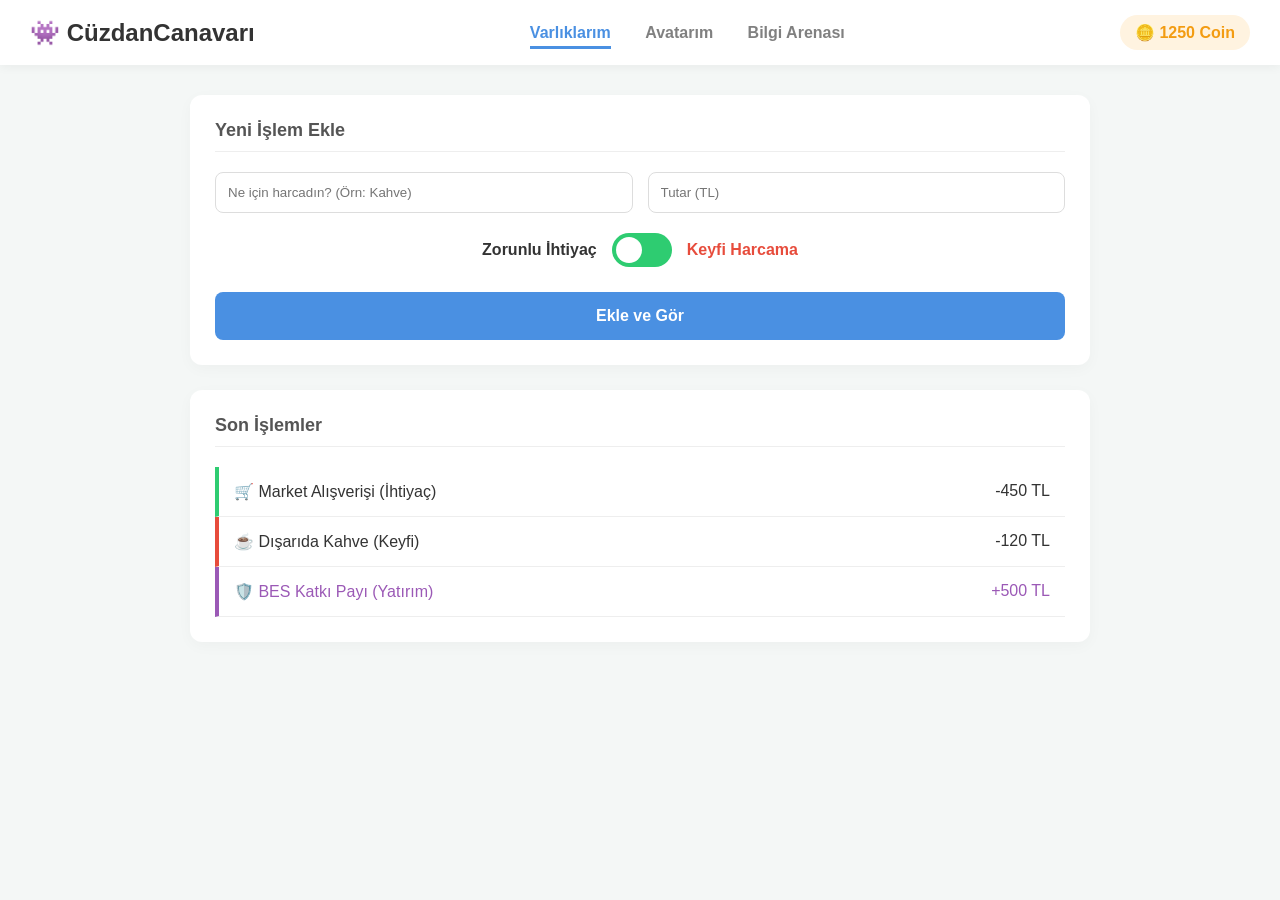
==== index.html @ 01eedb32 "First commit" ====
<!DOCTYPE html>
<html lang="tr">
<head>
    <meta charset="UTF-8">
    <meta name="viewport" content="width=device-width, initial-scale=1.0">
    <title>CüzdanCanavarı - Varlıklarım</title>
    <link rel="stylesheet" href="style.css">
</head>
<body>

    <header class="navbar">
        <div class="logo">👾 CüzdanCanavarı</div>
        <nav>
            <a href="index.html" class="active">Varlıklarım</a>
            <a href="avatar.html">Avatarım</a>
            <a href="#">Bilgi Arenası</a>
        </nav>
        <div class="coin-display">🪙 <span id="user-coins">1250</span> Coin</div>
    </header>

    <main class="container">
        
        <section class="card add-transaction">
            <h2>Yeni İşlem Ekle</h2>
            <form id="transaction-form">
                <div class="form-group">
                    <input type="text" placeholder="Ne için harcadın? (Örn: Kahve)" required id="trans-desc">
                    <input type="number" placeholder="Tutar (TL)" required id="trans-amount">
                </div>
                
                <div class="toggle-container">
                    <span>Zorunlu İhtiyaç</span>
                    <label class="switch">
                        <input type="checkbox" id="type-toggle">
                        <span class="slider round"></span>
                    </label>
                    <span class="highlight-red">Keyfi Harcama</span>
                </div>

                <button type="submit" class="btn-primary">Ekle ve Gör</button>
            </form>
            <div id="feedback-message" class="hidden-feedback"></div>
        </section>

        <section class="card transaction-list">
            <h2>Son İşlemler</h2>
            <ul id="history-list">
                <li class="list-item needs-item">
                    <span>🛒 Market Alışverişi (İhtiyaç)</span>
                    <span>-450 TL</span>
                </li>
                <li class="list-item wants-item">
                    <span>☕ Dışarıda Kahve (Keyfi)</span>
                    <span>-120 TL</span>
                </li>
                <li class="list-item invest-item">
                    <span>🛡️ BES Katkı Payı (Yatırım)</span>
                    <span>+500 TL</span>
                </li>
            </ul>
        </section>
    </main>

</body>
</html>
---- style.css ----
/* Genel Ayarlar ve Renk Paleti */
:root {
    --bg-color: #f4f7f6;
    --card-bg: #ffffff;
    --primary-color: #4a90e2;
    --needs-color: #2ecc71; /* Yeşil - İhtiyaç */
    --wants-color: #e74c3c; /* Kırmızı - Keyfi */
    --invest-color: #9b59b6; /* Mor - Yatırım/BES */
    --text-color: #333333;
    --coin-color: #f39c12;
}

body {
    font-family: 'Segoe UI', Tahoma, Geneva, Verdana, sans-serif;
    background-color: var(--bg-color);
    color: var(--text-color);
    margin: 0; padding: 0;
}

/* Navigasyon */
.navbar {
    background-color: var(--card-bg);
    padding: 15px 30px;
    display: flex; justify-content: space-between; align-items: center;
    box-shadow: 0 2px 10px rgba(0,0,0,0.05);
    position: sticky; top: 0; z-index: 100;
}
.logo { font-size: 24px; font-weight: bold; }
nav a { text-decoration: none; color: gray; margin: 0 15px; font-weight: 600; padding-bottom: 5px;}
nav a.active { color: var(--primary-color); border-bottom: 3px solid var(--primary-color); }
.coin-display { font-weight: bold; color: var(--coin-color); background: #fff3e0; padding: 8px 15px; border-radius: 20px; }

/* Ana Konteyner ve Kart Yapısı */
.container { max-width: 900px; margin: 30px auto; padding: 0 20px; }
.card { background: var(--card-bg); border-radius: 12px; padding: 25px; margin-bottom: 25px; box-shadow: 0 4px 15px rgba(0,0,0,0.03); }
h2 { margin-top: 0; font-size: 18px; color: #555; border-bottom: 1px solid #eee; padding-bottom: 10px; margin-bottom: 20px;}

/* --- index.html (Varlıklarım) Stilleri --- */
.form-group { display: flex; gap: 15px; margin-bottom: 20px; }
input[type="text"], input[type="number"] { flex: 1; padding: 12px; border: 1px solid #ddd; border-radius: 8px; }

.toggle-container { display: flex; align-items: center; justify-content: center; gap: 15px; margin-bottom: 25px; font-weight: bold; }
.switch { position: relative; display: inline-block; width: 60px; height: 34px; }
.switch input { opacity: 0; width: 0; height: 0; }
.slider { position: absolute; cursor: pointer; top: 0; left: 0; right: 0; bottom: 0; background-color: var(--needs-color); transition: .4s; border-radius: 34px;}
.slider:before { position: absolute; content: ""; height: 26px; width: 26px; left: 4px; bottom: 4px; background-color: white; transition: .4s; border-radius: 50%;}
input:checked + .slider { background-color: var(--wants-color); }
input:checked + .slider:before { transform: translateX(26px); }
.highlight-red { color: var(--wants-color); }

.btn-primary { width: 100%; padding: 15px; background-color: var(--primary-color); color: white; border: none; border-radius: 8px; font-size: 16px; font-weight: bold; cursor: pointer; transition: 0.3s;}
.btn-primary:hover { background-color: #357abd; }

ul { list-style: none; padding: 0; margin: 0; }
.list-item { display: flex; justify-content: space-between; padding: 15px; border-bottom: 1px solid #eee; font-weight: 500;}
.needs-item { border-left: 4px solid var(--needs-color); }
.wants-item { border-left: 4px solid var(--wants-color); }
.invest-item { border-left: 4px solid var(--invest-color); color: var(--invest-color);}

/* --- avatar.html (Profil) Stilleri --- */
.avatar-page-layout { display: flex; gap: 30px; align-items: flex-start;}
.avatar-preview-container { flex: 1; position: sticky; top: 90px; }
.avatar-shop-container { flex: 2; }

/* Avatar Görselleştirme */
.avatar-visual { 
    background-color: #eee; height: 300px; border-radius: 8px; 
    position: relative; overflow: hidden; margin-bottom: 15px;
    display: flex; justify-content: center; align-items: center;
}
.avatar-layer { position: absolute; max-height: 90%; transition: 0.3s; }
.avatar-layer.body { z-index: 1; }
/* Gerçek PNG'ler için z-index ayarları: hair: 3, shirt: 2 vb. */

.avatar-stats { display: flex; justify-content: space-around; font-weight: bold; color: #555;}

/* Mağaza ve Sekmeler */
.shop-tabs { display: flex; gap: 10px; margin-bottom: 20px; }
.tab-btn { flex: 1; padding: 10px; border: 1px solid #ddd; background: #f9f9f9; border-radius: 8px; cursor: pointer; font-weight: 600; color: #777;}
.tab-btn.active { background: var(--primary-color); color: white; border-color: var(--primary-color); }

.shop-grid { display: grid; grid-template-columns: repeat(auto-fill, minmax(150px, 1fr)); gap: 15px; }
.shop-item { border: 1px solid #eee; border-radius: 8px; padding: 15px; text-align: center; transition: 0.3s; background: #fff;}
.shop-item:hover { transform: translateY(-3px); box-shadow: 0 5px 10px rgba(0,0,0,0.05); }
.shop-item.owned { background-color: #f9f9f9; opacity: 0.7; }

.item-icon { font-size: 40px; margin-bottom: 10px; }
.item-name { font-size: 14px; font-weight: 600; color: #555; margin-bottom: 10px; min-height: 40px;}
.btn-buy { width: 100%; padding: 8px; background-color: var(--coin-color); color: white; border: none; border-radius: 4px; font-weight: bold; cursor: pointer;}
.btn-buy:disabled { background-color: #bdc3c7; cursor: not-allowed;}
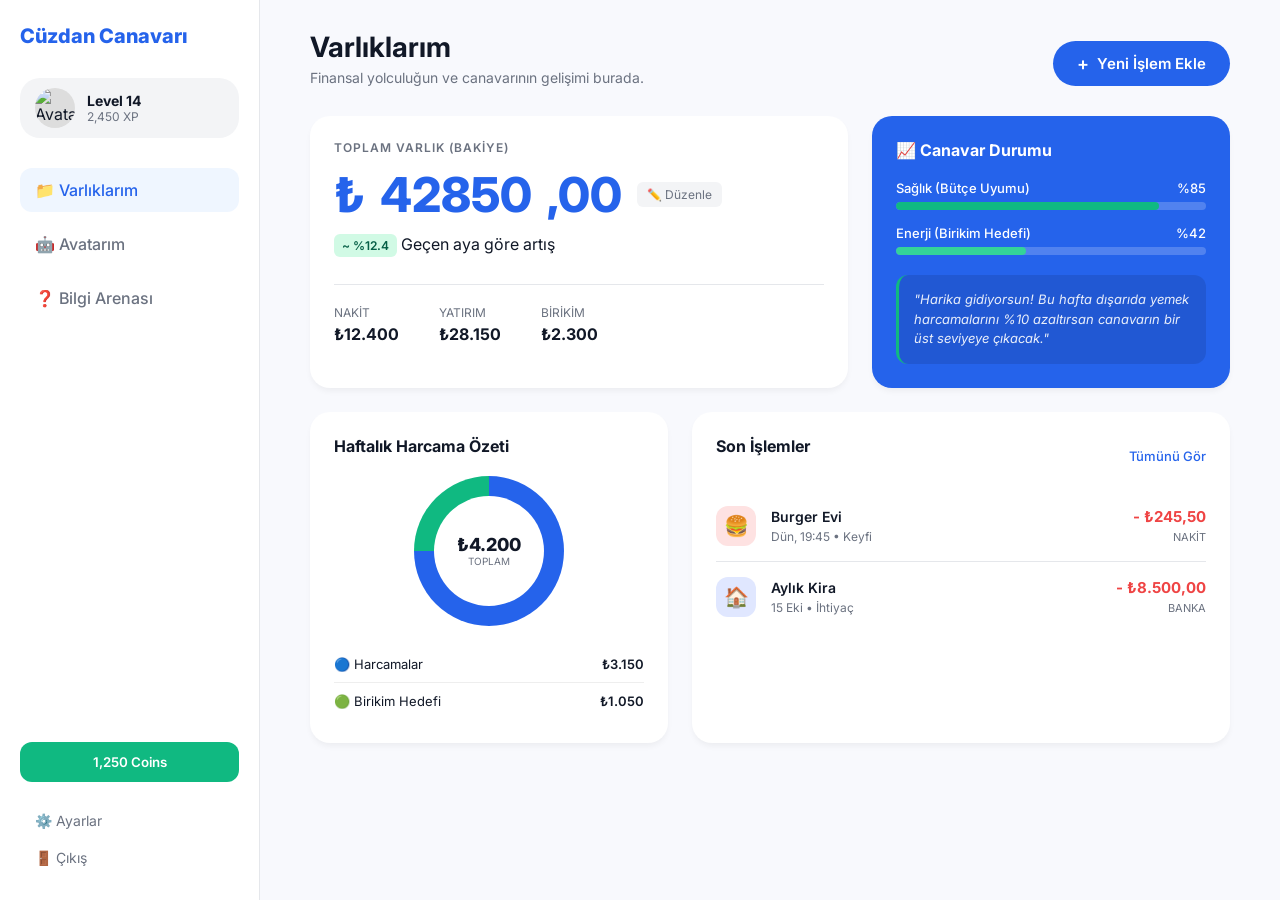
==== commit efe94d66: "quiz html created" ====
--- a/index.html
+++ b/index.html
@@ -3,63 +3,399 @@
 <head>
     <meta charset="UTF-8">
     <meta name="viewport" content="width=device-width, initial-scale=1.0">
-    <title>CüzdanCanavarı - Varlıklarım</title>
-    <link rel="stylesheet" href="style.css">
+    <title>Cüzdan Canavarı - Varlıklarım</title>
+    <link href="https://fonts.googleapis.com/css2?family=Inter:wght@400;500;600;700;800&display=swap" rel="stylesheet">
+    <style>
+        /* GENEL TASARIM AYARLARI */
+        :root {
+            --bg-body: #f8f9fd;
+            --bg-sidebar: #ffffff;
+            --primary-blue: #2563eb;
+            --text-dark: #111827;
+            --text-gray: #6b7280;
+            --text-light: #9ca3af;
+            --danger-red: #ef4444;
+            --success-green: #10b981;
+            --border-color: #e5e7eb;
+        }
+
+        * { margin: 0; padding: 0; box-sizing: border-box; font-family: 'Inter', sans-serif; }
+        body { background-color: var(--bg-body); display: flex; height: 100vh; overflow: hidden; color: var(--text-dark); }
+
+        /* --- SOL MENÜ (SIDEBAR) --- */
+        .sidebar {
+            width: 260px; background: var(--bg-sidebar); border-right: 1px solid var(--border-color);
+            display: flex; flex-direction: column; padding: 24px 20px;
+        }
+        .brand { font-size: 20px; font-weight: 800; color: var(--primary-blue); margin-bottom: 30px; }
+        
+        .user-profile-badge {
+            display: flex; align-items: center; gap: 12px; background: #f3f4f6;
+            padding: 10px 15px; border-radius: 20px; margin-bottom: 30px;
+        }
+        .user-avatar { width: 40px; height: 40px; border-radius: 50%; background: #ddd; object-fit: cover;}
+        .user-info h4 { font-size: 14px; margin:0; }
+        .user-info p { font-size: 12px; color: var(--text-gray); margin:0; }
+
+        .nav-links { list-style: none; flex: 1; }
+        .nav-links li { margin-bottom: 10px; }
+        .nav-links a {
+            display: flex; align-items: center; gap: 12px; text-decoration: none;
+            color: var(--text-gray); font-weight: 500; padding: 12px 15px; border-radius: 12px; transition: 0.2s;
+        }
+        .nav-links a.active { background: #eff6ff; color: var(--primary-blue); }
+        .nav-links a:hover:not(.active) { background: #f9fafb; color: var(--text-dark); }
+
+        .coins-btn {
+            background: #10b981; color: white; border: none; padding: 12px; border-radius: 12px;
+            font-weight: 600; width: 100%; margin-bottom: 20px; cursor: pointer;
+        }
+        .bottom-links a { display: block; color: var(--text-gray); text-decoration: none; padding: 10px 15px; font-size: 14px;}
+
+        /* --- ANA İÇERİK (DASHBOARD) --- */
+        .main-content { flex: 1; padding: 30px 50px; overflow-y: auto; }
+        
+        .header { display: flex; justify-content: space-between; align-items: flex-end; margin-bottom: 30px; }
+        .page-title h1 { font-size: 28px; font-weight: 700; margin-bottom: 5px; }
+        .page-title p { color: var(--text-gray); font-size: 14px; }
+        .btn-add {
+            background: var(--primary-blue); color: white; border: none; padding: 12px 24px;
+            border-radius: 24px; font-weight: 600; cursor: pointer; display: flex; align-items: center; gap: 8px; font-size: 15px;
+        }
+
+        /* GRID YERLEŞİMİ (Kartlar) */
+        .dashboard-grid {
+            display: grid; grid-template-columns: 1.5fr 1fr; gap: 24px;
+        }
+        .card { background: white; border-radius: 20px; padding: 24px; box-shadow: 0 4px 6px -1px rgba(0,0,0,0.05); }
+
+        /* Toplam Varlık Kartı */
+        .balance-card { position: relative; overflow: hidden;}
+        .balance-title { font-size: 12px; font-weight: 600; color: var(--text-gray); text-transform: uppercase; letter-spacing: 1px;}
+        .balance-amount { font-size: 48px; font-weight: 800; color: var(--primary-blue); margin: 10px 0; display: flex; align-items: center; gap: 15px;}
+        .badge-green { background: #d1fae5; color: #065f46; padding: 4px 8px; border-radius: 6px; font-size: 12px; font-weight: 600;}
+        .balance-footer { display: flex; gap: 40px; margin-top: 30px; border-top: 1px solid var(--border-color); padding-top: 20px;}
+        .stat-box p { font-size: 12px; color: var(--text-gray); margin-bottom: 4px;}
+        .stat-box h4 { font-size: 16px; font-weight: 700;}
+        .btn-edit-balance { font-size: 12px; cursor: pointer; background: #f3f4f6; border:none; padding: 5px 10px; border-radius: 6px; color: var(--text-gray);}
+
+        /* Canavar Durumu Kartı (Mavi Kart) */
+        .monster-card { background: var(--primary-blue); color: white; border-radius: 20px; padding: 24px; position: relative; overflow: hidden;}
+        .monster-card h3 { font-size: 16px; margin-bottom: 20px; display: flex; align-items: center; gap: 8px;}
+        .progress-group { margin-bottom: 15px; }
+        .progress-header { display: flex; justify-content: space-between; font-size: 13px; margin-bottom: 6px; font-weight: 500;}
+        .progress-bar-bg { background: rgba(255,255,255,0.2); height: 8px; border-radius: 4px; overflow: hidden; }
+        .progress-bar-fill { background: #10b981; height: 100%; border-radius: 4px;}
+        .nudge-message { font-size: 13px; font-style: italic; color: rgba(255,255,255,0.9); margin-top: 20px; line-height: 1.5; background: rgba(0,0,0,0.1); padding: 15px; border-radius: 12px; border-left: 3px solid #10b981;}
+
+        /* Alt Grid */
+        .dashboard-grid-bottom { display: grid; grid-template-columns: 1fr 1.5fr; gap: 24px; margin-top: 24px;}
+        
+        /* Grafik Kartı */
+        .chart-card { text-align: center; }
+        .donut-chart {
+            width: 150px; height: 150px; border-radius: 50%; margin: 20px auto;
+            background: conic-gradient(var(--primary-blue) 0% 75%, #10b981 75% 100%);
+            display: flex; align-items: center; justify-content: center;
+        }
+        .donut-inner { width: 110px; height: 110px; background: white; border-radius: 50%; display: flex; flex-direction: column; align-items: center; justify-content: center;}
+        .donut-inner h4 { font-size: 18px; font-weight: 800;}
+        .donut-inner p { font-size: 10px; color: var(--text-gray);}
+        
+        /* Son İşlemler Listesi */
+        .transactions-card h3 { font-size: 16px; margin-bottom: 20px;}
+        .tx-list { list-style: none; }
+        .tx-item { display: flex; justify-content: space-between; align-items: center; padding: 15px 0; border-bottom: 1px solid var(--border-color);}
+        .tx-item:last-child { border-bottom: none; }
+        .tx-left { display: flex; align-items: center; gap: 15px;}
+        .tx-icon { width: 40px; height: 40px; border-radius: 12px; background: #fef3c7; display: flex; align-items: center; justify-content: center; font-size: 20px;}
+        .tx-info h4 { font-size: 14px; font-weight: 600; margin-bottom: 4px;}
+        .tx-info p { font-size: 12px; color: var(--text-gray);}
+        .tx-amount { font-size: 15px; font-weight: 700; text-align: right;}
+        .tx-amount.negative { color: var(--danger-red); }
+        .tx-amount.positive { color: var(--success-green); }
+        .tx-amount p { font-size: 11px; color: var(--text-gray); font-weight: normal; margin-top: 4px;}
+
+        /* --- MODAL (POP-UP) İŞLEM EKLEME FORMU --- */
+        .modal-overlay {
+            position: fixed; top: 0; left: 0; width: 100%; height: 100%; background: rgba(0,0,0,0.5);
+            display: none; align-items: center; justify-content: center; z-index: 1000;
+        }
+        .modal-content { background: white; padding: 30px; border-radius: 20px; width: 400px; box-shadow: 0 10px 25px rgba(0,0,0,0.1);}
+        .modal-header { display: flex; justify-content: space-between; align-items: center; margin-bottom: 20px;}
+        .modal-header h2 { font-size: 20px;}
+        .close-btn { background: none; border: none; font-size: 24px; cursor: pointer; color: var(--text-gray);}
+        
+        .form-group { margin-bottom: 15px; }
+        .form-group input { width: 100%; padding: 12px; border: 1px solid var(--border-color); border-radius: 10px; font-size: 14px; outline: none;}
+        .form-group input:focus { border-color: var(--primary-blue); }
+        
+        /* Toggle Switch */
+        .toggle-container { display: flex; align-items: center; justify-content: space-between; margin: 25px 0; background: #f9fafb; padding: 15px; border-radius: 12px;}
+        .switch { position: relative; display: inline-block; width: 50px; height: 28px; }
+        .switch input { opacity: 0; width: 0; height: 0; }
+        .slider { position: absolute; cursor: pointer; top: 0; left: 0; right: 0; bottom: 0; background-color: var(--success-green); transition: .4s; border-radius: 34px;}
+        .slider:before { position: absolute; content: ""; height: 20px; width: 20px; left: 4px; bottom: 4px; background-color: white; transition: .4s; border-radius: 50%;}
+        input:checked + .slider { background-color: var(--danger-red); }
+        input:checked + .slider:before { transform: translateX(22px); }
+        
+        .btn-submit { width: 100%; padding: 14px; background: var(--primary-blue); color: white; border: none; border-radius: 10px; font-weight: 600; cursor: pointer; font-size: 15px;}
+    </style>
 </head>
 <body>
 
-    <header class="navbar">
-        <div class="logo">👾 CüzdanCanavarı</div>
-        <nav>
-            <a href="index.html" class="active">Varlıklarım</a>
-            <a href="avatar.html">Avatarım</a>
-            <a href="#">Bilgi Arenası</a>
-        </nav>
-        <div class="coin-display">🪙 <span id="user-coins">1250</span> Coin</div>
-    </header>
-
-    <main class="container">
-        
-        <section class="card add-transaction">
-            <h2>Yeni İşlem Ekle</h2>
+    <aside class="sidebar">
+        <div class="brand">Cüzdan Canavarı</div>
+        
+        <div class="user-profile-badge">
+            <img src="https://robohash.org/cuzdan-canavari.png?set=set4" alt="Avatar" class="user-avatar">
+            <div class="user-info">
+                <h4>Level 14</h4>
+                <p>2,450 XP</p>
+            </div>
+        </div>
+
+        <ul class="nav-links">
+            <li><a href="#" class="active">📁 Varlıklarım</a></li>
+            <li><a href="avatar.html">🤖 Avatarım</a></li>
+            <li><a href="quiz.html">❓ Bilgi Arenası</a></li>
+        </ul>
+
+        <div class="bottom-section">
+            <button class="coins-btn">1,250 Coins</button>
+            <div class="bottom-links">
+                <a href="#">⚙️ Ayarlar</a>
+                <a href="#">🚪 Çıkış</a>
+            </div>
+        </div>
+    </aside>
+
+    <main class="main-content">
+        
+        <div class="header">
+            <div class="page-title">
+                <h1>Varlıklarım</h1>
+                <p>Finansal yolculuğun ve canavarının gelişimi burada.</p>
+            </div>
+            <button class="btn-add" id="openModalBtn">
+                <span style="font-size: 18px;">+</span> Yeni İşlem Ekle
+            </button>
+        </div>
+
+        <div class="dashboard-grid">
+            
+            <div class="card balance-card">
+                <div class="balance-title">TOPLAM VARLIK (BAKİYE)</div>
+                <div class="balance-amount">
+                    ₺<span id="real-balance">42850</span>,00
+                    <button class="btn-edit-balance" onclick="editBalance()">✏️ Düzenle</button>
+                </div>
+                <div><span class="badge-green">~ %12.4</span> Geçen aya göre artış</div>
+                
+                <div class="balance-footer">
+                    <div class="stat-box">
+                        <p>NAKİT</p>
+                        <h4 id="nakit-display">₺12.400</h4>
+                    </div>
+                    <div class="stat-box">
+                        <p>YATIRIM</p>
+                        <h4>₺28.150</h4>
+                    </div>
+                    <div class="stat-box">
+                        <p>BİRİKİM</p>
+                        <h4>₺2.300</h4>
+                    </div>
+                </div>
+            </div>
+
+            <div class="card monster-card">
+                <h3>📈 Canavar Durumu</h3>
+                
+                <div class="progress-group">
+                    <div class="progress-header"><span>Sağlık (Bütçe Uyumu)</span><span>%85</span></div>
+                    <div class="progress-bar-bg"><div class="progress-bar-fill" style="width: 85%;"></div></div>
+                </div>
+                
+                <div class="progress-group">
+                    <div class="progress-header"><span>Enerji (Birikim Hedefi)</span><span>%42</span></div>
+                    <div class="progress-bar-bg"><div class="progress-bar-fill" style="width: 42%; background: #34d399;"></div></div>
+                </div>
+
+                <div class="nudge-message" id="monster-message">
+                    "Harika gidiyorsun! Bu hafta dışarıda yemek harcamalarını %10 azaltırsan canavarın bir üst seviyeye çıkacak."
+                </div>
+            </div>
+        </div>
+
+        <div class="dashboard-grid-bottom">
+            
+            <div class="card chart-card">
+                <h3 style="text-align: left; font-size: 16px; margin-bottom: 10px;">Haftalık Harcama Özeti</h3>
+                <div class="donut-chart">
+                    <div class="donut-inner">
+                        <h4>₺4.200</h4>
+                        <p>TOPLAM</p>
+                    </div>
+                </div>
+                <div style="display: flex; justify-content: space-between; padding: 10px 0; border-bottom: 1px solid #eee;">
+                    <span style="font-size: 13px;">🔵 Harcamalar</span> <span style="font-weight: 600; font-size: 13px;">₺3.150</span>
+                </div>
+                <div style="display: flex; justify-content: space-between; padding: 10px 0;">
+                    <span style="font-size: 13px;">🟢 Birikim Hedefi</span> <span style="font-weight: 600; font-size: 13px;">₺1.050</span>
+                </div>
+            </div>
+
+            <div class="card transactions-card">
+                <div style="display: flex; justify-content: space-between; align-items: center; margin-bottom: 15px;">
+                    <h3>Son İşlemler</h3>
+                    <a href="#" style="font-size: 13px; color: var(--primary-blue); text-decoration: none; font-weight: 500;">Tümünü Gör</a>
+                </div>
+                
+                <ul class="tx-list" id="history-list">
+                    <li class="tx-item">
+                        <div class="tx-left">
+                            <div class="tx-icon" style="background: #fee2e2; color: #ef4444;">🍔</div>
+                            <div class="tx-info">
+                                <h4>Burger Evi</h4>
+                                <p>Dün, 19:45 • Keyfi</p>
+                            </div>
+                        </div>
+                        <div class="tx-amount negative">
+                            - ₺245,50
+                            <p>NAKİT</p>
+                        </div>
+                    </li>
+                    <li class="tx-item">
+                        <div class="tx-left">
+                            <div class="tx-icon" style="background: #e0e7ff; color: var(--primary-blue);">🏠</div>
+                            <div class="tx-info">
+                                <h4>Aylık Kira</h4>
+                                <p>15 Eki • İhtiyaç</p>
+                            </div>
+                        </div>
+                        <div class="tx-amount negative">
+                            - ₺8.500,00
+                            <p>BANKA</p>
+                        </div>
+                    </li>
+                </ul>
+            </div>
+        </div>
+    </main>
+
+    <div class="modal-overlay" id="transactionModal">
+        <div class="modal-content">
+            <div class="modal-header">
+                <h2>Yeni İşlem Ekle</h2>
+                <button class="close-btn" id="closeModalBtn">&times;</button>
+            </div>
             <form id="transaction-form">
                 <div class="form-group">
-                    <input type="text" placeholder="Ne için harcadın? (Örn: Kahve)" required id="trans-desc">
-                    <input type="number" placeholder="Tutar (TL)" required id="trans-amount">
+                    <input type="text" placeholder="Ne için harcadın? (Örn: Kahve, Market)" required id="trans-desc">
+                </div>
+                <div class="form-group">
+                    <input type="number" placeholder="Tutar (₺)" required id="trans-amount">
                 </div>
                 
                 <div class="toggle-container">
-                    <span>Zorunlu İhtiyaç</span>
+                    <span style="color: var(--success-green); font-weight: 600;">Zorunlu İhtiyaç</span>
                     <label class="switch">
                         <input type="checkbox" id="type-toggle">
                         <span class="slider round"></span>
                     </label>
-                    <span class="highlight-red">Keyfi Harcama</span>
-                </div>
-
-                <button type="submit" class="btn-primary">Ekle ve Gör</button>
+                    <span style="color: var(--danger-red); font-weight: 600;">Keyfi Harcama</span>
+                </div>
+
+                <button type="submit" class="btn-submit">İşlemi Kaydet</button>
             </form>
-            <div id="feedback-message" class="hidden-feedback"></div>
-        </section>
-
-        <section class="card transaction-list">
-            <h2>Son İşlemler</h2>
-            <ul id="history-list">
-                <li class="list-item needs-item">
-                    <span>🛒 Market Alışverişi (İhtiyaç)</span>
-                    <span>-450 TL</span>
-                </li>
-                <li class="list-item wants-item">
-                    <span>☕ Dışarıda Kahve (Keyfi)</span>
-                    <span>-120 TL</span>
-                </li>
-                <li class="list-item invest-item">
-                    <span>🛡️ BES Katkı Payı (Yatırım)</span>
-                    <span>+500 TL</span>
-                </li>
-            </ul>
-        </section>
-    </main>
-
+        </div>
+    </div>
+
+    <script>
+        // --- MODAL AÇMA / KAPAMA MANTIĞI ---
+        const modal = document.getElementById('transactionModal');
+        const openBtn = document.getElementById('openModalBtn');
+        const closeBtn = document.getElementById('closeModalBtn');
+
+        openBtn.onclick = () => modal.style.display = 'flex';
+        closeBtn.onclick = () => modal.style.display = 'none';
+        window.onclick = (event) => { if (event.target == modal) modal.style.display = "none"; }
+
+        // --- BAKİYE VE İŞLEM MANTIĞI ---
+        let realBalance = 42850; 
+
+        function editBalance() {
+            let newVal = prompt("Yeni Bakiyenizi Girin (Sadece rakam):", realBalance);
+            if(newVal && !isNaN(newVal)) {
+                realBalance = parseFloat(newVal);
+                document.getElementById('real-balance').innerText = realBalance;
+            }
+        }
+
+        const transactionForm = document.getElementById('transaction-form');
+        const historyList = document.getElementById('history-list');
+        const monsterMessage = document.getElementById('monster-message');
+
+        transactionForm.addEventListener('submit', function(event) {
+            event.preventDefault(); // Sayfa yenilenmesini durdur
+
+            const desc = document.getElementById('trans-desc').value;
+            const amount = parseFloat(document.getElementById('trans-amount').value);
+            const isKeyfi = document.getElementById('type-toggle').checked;
+
+            if (amount > realBalance) {
+                alert("Bakiyeniz yetersiz!");
+                return;
+            }
+
+            // 1. Bakiyeyi Düşür
+            realBalance -= amount;
+            document.getElementById('real-balance').innerText = realBalance;
+            
+            // Nakit Göstergesini de Temsili Olarak Düşür
+            document.getElementById('nakit-display').innerText = `₺${realBalance - 30450}`; 
+
+            // 2. Canavar Mesajını (Dürtme) Güncelle
+            let itemIcon = "";
+            let itemColor = "";
+            let itemLabel = "";
+
+            if (isKeyfi) {
+                itemIcon = "☕"; itemColor = "#fee2e2"; itemLabel = "Keyfi";
+                let gelecekDeger = amount * 3; 
+                monsterMessage.innerHTML = `🚨 <strong>Farkındalık Uyarısı:</strong> Bu ₺${amount}'lik harcamayı yapmak yerine BES'e aktarsaydın, 10 yıl sonra tahmini <strong>₺${gelecekDeger}</strong> olabilirdi! Enerjim biraz düştü...`;
+                monsterMessage.style.borderLeftColor = "var(--danger-red)";
+            } else {
+                itemIcon = "🛒"; itemColor = "#e0e7ff"; itemLabel = "İhtiyaç";
+                monsterMessage.innerHTML = `✅ <strong>Harika Karar!</strong> Sadece zorunlu ihtiyaçlarına odaklanıyorsun. Bütçen güvende ve sağlığım yerinde!`;
+                monsterMessage.style.borderLeftColor = "var(--success-green)";
+            }
+
+            // 3. Listeye Yeni Eleman Ekle (Tasarıma uygun yapıda)
+            const newListItem = document.createElement('li');
+            newListItem.className = 'tx-item';
+            newListItem.innerHTML = `
+                <div class="tx-left">
+                    <div class="tx-icon" style="background: ${itemColor};">${itemIcon}</div>
+                    <div class="tx-info">
+                        <h4>${desc}</h4>
+                        <p>Bugün • ${itemLabel}</p>
+                    </div>
+                </div>
+                <div class="tx-amount negative">
+                    - ₺${amount.toFixed(2)}
+                    <p>NAKİT</p>
+                </div>
+            `;
+            
+            historyList.insertBefore(newListItem, historyList.firstChild);
+
+            // 4. Formu temizle ve Modalı Kapat
+            document.getElementById('trans-desc').value = '';
+            document.getElementById('trans-amount').value = '';
+            document.getElementById('type-toggle').checked = false;
+            modal.style.display = 'none';
+        });
+    </script>
 </body>
 </html>
